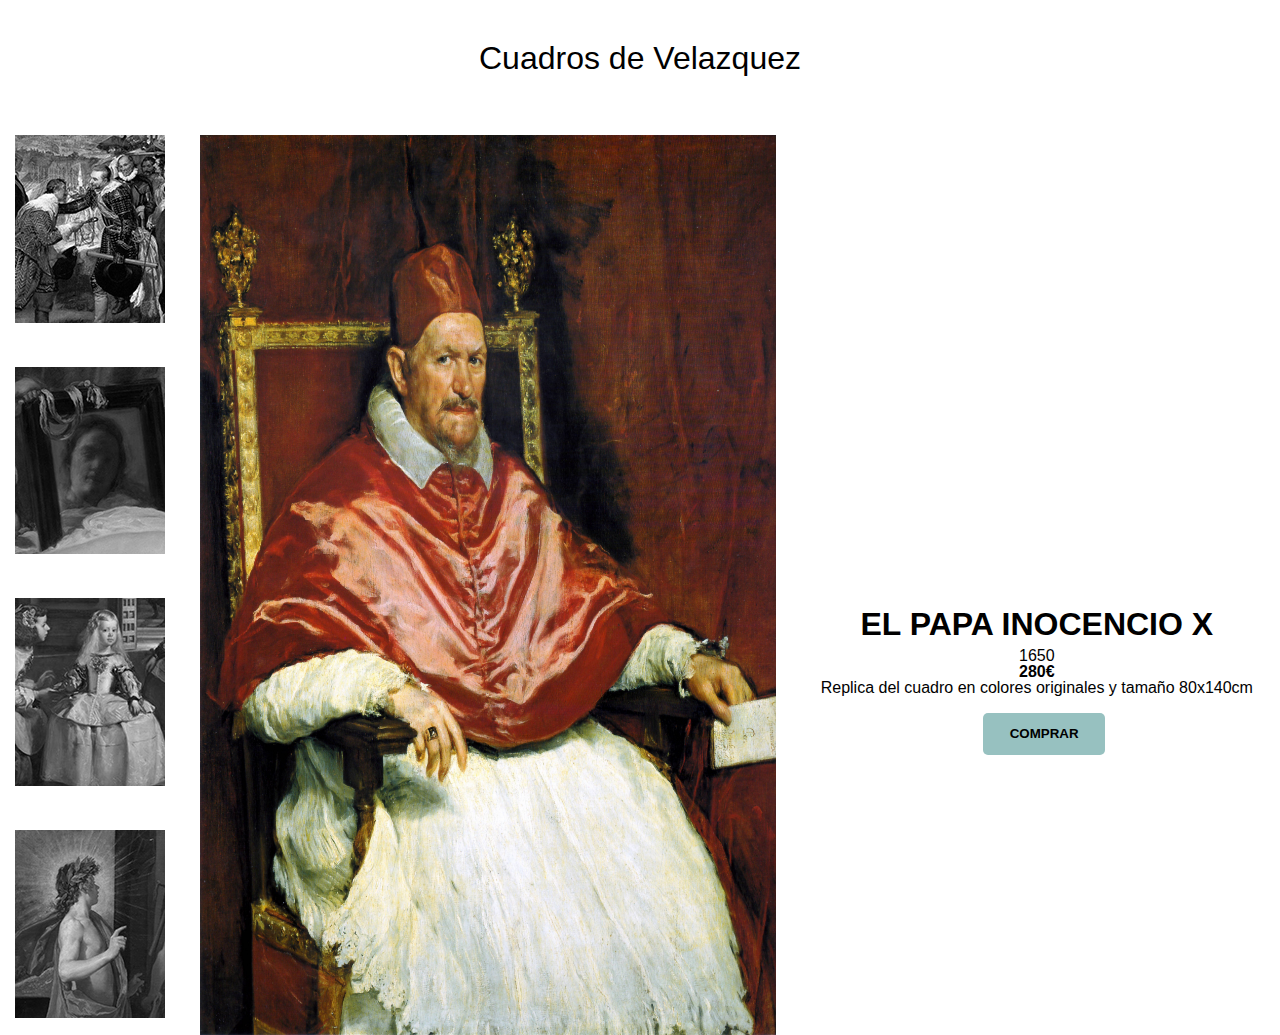
==== inocencio.html @ b8f13646 "Concretando formato (parte derecha e izquierda) (4ºCommit)" ====
<!doctype html>
<html lang="en">
<head>
    <meta charset="UTF-8">
    <title>Velazquez</title>
    <link rel="stylesheet" href="estilos.css">
</head>
<body>
<header>
    <h1>Cuadros de Velazquez</h1>
</header>
<div>
    <section class="izq">
        <a href="index.html"><img class="imgizq"  src="img/breda-mini.jpg" alt=""></a>
        <a href="venus.html"><img class="imgizq"  src="img/venus-mini.jpg" alt=""></a>
        <a href="meninas.html"><img class="imgizq"  src="img/meninas-mini.jpg" alt=""></a>
        <a href="vulvcano.html"><img class="imgizq"  src="img/vulcano-mini.jpg" alt=""></a>
        <a href="inocencio.html"><img class="imgizq"  src="img/inocencio-mini.jpg" alt=""></a>
    </section>
    <section class="cen">
        <img src="img/inocencio.jpg" alt="" class="imgcent" width="100%" height="95%">
    </section>
    <section class="der">
        <h1 class="textdrc" id="titulo">EL PAPA INOCENCIO X</h1>
        <p class="textdrc" id="años">1650</p>
        <p class="textdrc" id="prec"><strong>280€</strong></p>
        <p class="textdrc" id="desc">Replica del cuadro en colores originales y tamaño 80x140cm</p>
        <button class="textdrc" id="btm"><strong>COMPRAR</strong></button>
    </section>
</body>
</html>
---- estilos.css ----
@import url('https://fonts.googleapis.com/css2?family=Montserrat:wght@200;700&display=swap');

body{
    font-family: 'Monserrat', sans-serif;
}

h1 {
    text-align: center;
    font-weight: 200;
}

header {
    position: sticky;
    height: 100px;
    margin: auto;
    display: flex;
    text-align: center;
    align-items: center;
    justify-content: center;
}

.imgizq{
    top: 0;
    margin-left: 7.5%;
    margin-right: 7.5%;
    margin-bottom:20%;
    overflow: auto;
    filter: grayscale(1);
}

.imgizq:hover{
    filter: grayscale(0);
    transition: 1s;
}


.imgcent{
    position: absolute;
    top: 0;
    height: 100%;
}

.textdrc{
    position: relative;
    margin-left: 5%;
    display: flex;
    text-align: center;
    align-items: center;
    justify-content: center;
}

#titulo{
    top: 50%;
    text-align: center;
    font-weight: 700;
;
}

#años{
    top: 48%;
}

#desc{
    top: 44%;
}

#prec{
    top: 46%;
}

#btm{
    top: 44%;
    left: 37%;
    background-color: #97c1c0;
    border-radius:5px;
    padding-top: 1em;
    padding-bottom: 1em;
    padding-left: 2em;
    padding-right: 2em;
    border: none;
}

#btm:hover{
    top: 44%;
    left: 37%;
    background-color: #04c5c0;
    border-radius:5px;
    padding-top: 1em;
    padding-bottom: 1em;
    padding-left: 2em;
    padding-right: 2em;
    border: none;
}

.der{
    position: absolute;
    top: 15%;
    width: 40%;
    height: 100%;
    left: 60%;
}

.cen{
    position: absolute;
    top: 15%;
    width: 45%;
    height: 100%;
    left: 200px;

}

.izq{
    position: absolute;
    top: 15%;
    width: 200px;
    height: 100%;
    left: 0;
    overflow: auto;
}
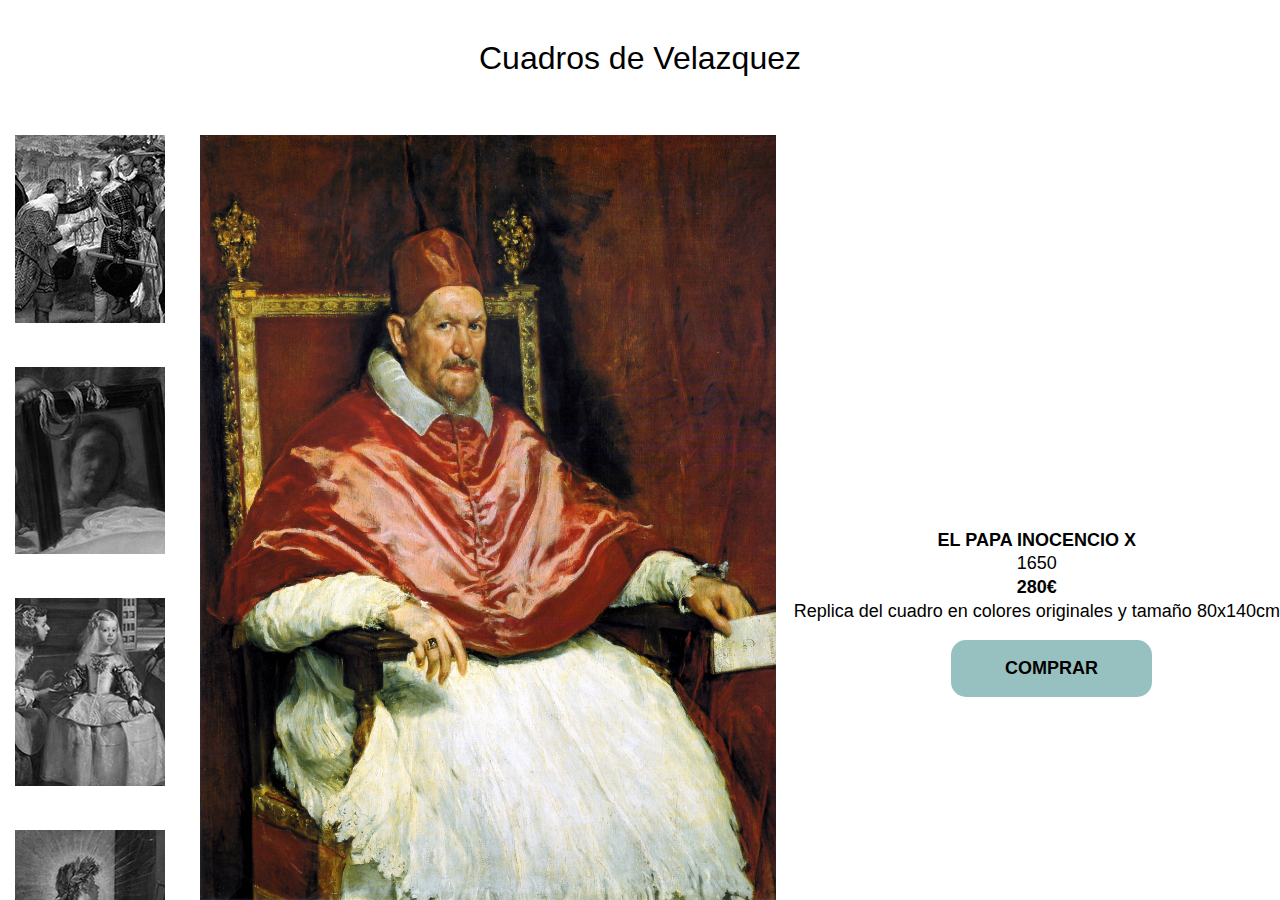
==== commit 03627907: "Finalización y README (6ºcommit)" ====
--- a/inocencio.html
+++ b/inocencio.html
@@ -27,5 +27,6 @@
         <p class="textdrc" id="desc">Replica del cuadro en colores originales y tamaño 80x140cm</p>
         <button class="textdrc" id="btm"><strong>COMPRAR</strong></button>
     </section>
+</div>
 </body>
 </html>--- a/estilos.css
+++ b/estilos.css
@@ -1,12 +1,13 @@
 @import url('https://fonts.googleapis.com/css2?family=Montserrat:wght@200;700&display=swap');
+
+h1 {
+    font-family: 'Monserrat', sans-serif;
+    text-align: center;
+    font-weight: 200;
+}
 
 body{
     font-family: 'Monserrat', sans-serif;
-}
-
-h1 {
-    text-align: center;
-    font-weight: 200;
 }
 
 header {
@@ -47,6 +48,7 @@
     text-align: center;
     align-items: center;
     justify-content: center;
+    font-size:18px;
 }
 
 #titulo{
@@ -70,25 +72,25 @@
 
 #btm{
     top: 44%;
-    left: 37%;
+    left: 30.75%;
     background-color: #97c1c0;
-    border-radius:5px;
+    border-radius:15px;
     padding-top: 1em;
     padding-bottom: 1em;
-    padding-left: 2em;
-    padding-right: 2em;
+    padding-left: 3em;
+    padding-right: 3em;
     border: none;
 }
 
 #btm:hover{
     top: 44%;
-    left: 37%;
+    left: 30.75%;
     background-color: #04c5c0;
-    border-radius:5px;
+    border-radius:15px;
     padding-top: 1em;
     padding-bottom: 1em;
-    padding-left: 2em;
-    padding-right: 2em;
+    padding-left: 3em;
+    padding-right: 3em;
     border: none;
 }
 
@@ -96,7 +98,7 @@
     position: absolute;
     top: 15%;
     width: 40%;
-    height: 100%;
+    height: 85%;
     left: 60%;
 }
 
@@ -104,7 +106,7 @@
     position: absolute;
     top: 15%;
     width: 45%;
-    height: 100%;
+    height: 85%;
     left: 200px;
 
 }
@@ -113,7 +115,12 @@
     position: absolute;
     top: 15%;
     width: 200px;
-    height: 100%;
+    height: 85%;
     left: 0;
     overflow: auto;
-}+}
+
+.main{
+    height: 100%;
+    width: 100%;
+}
